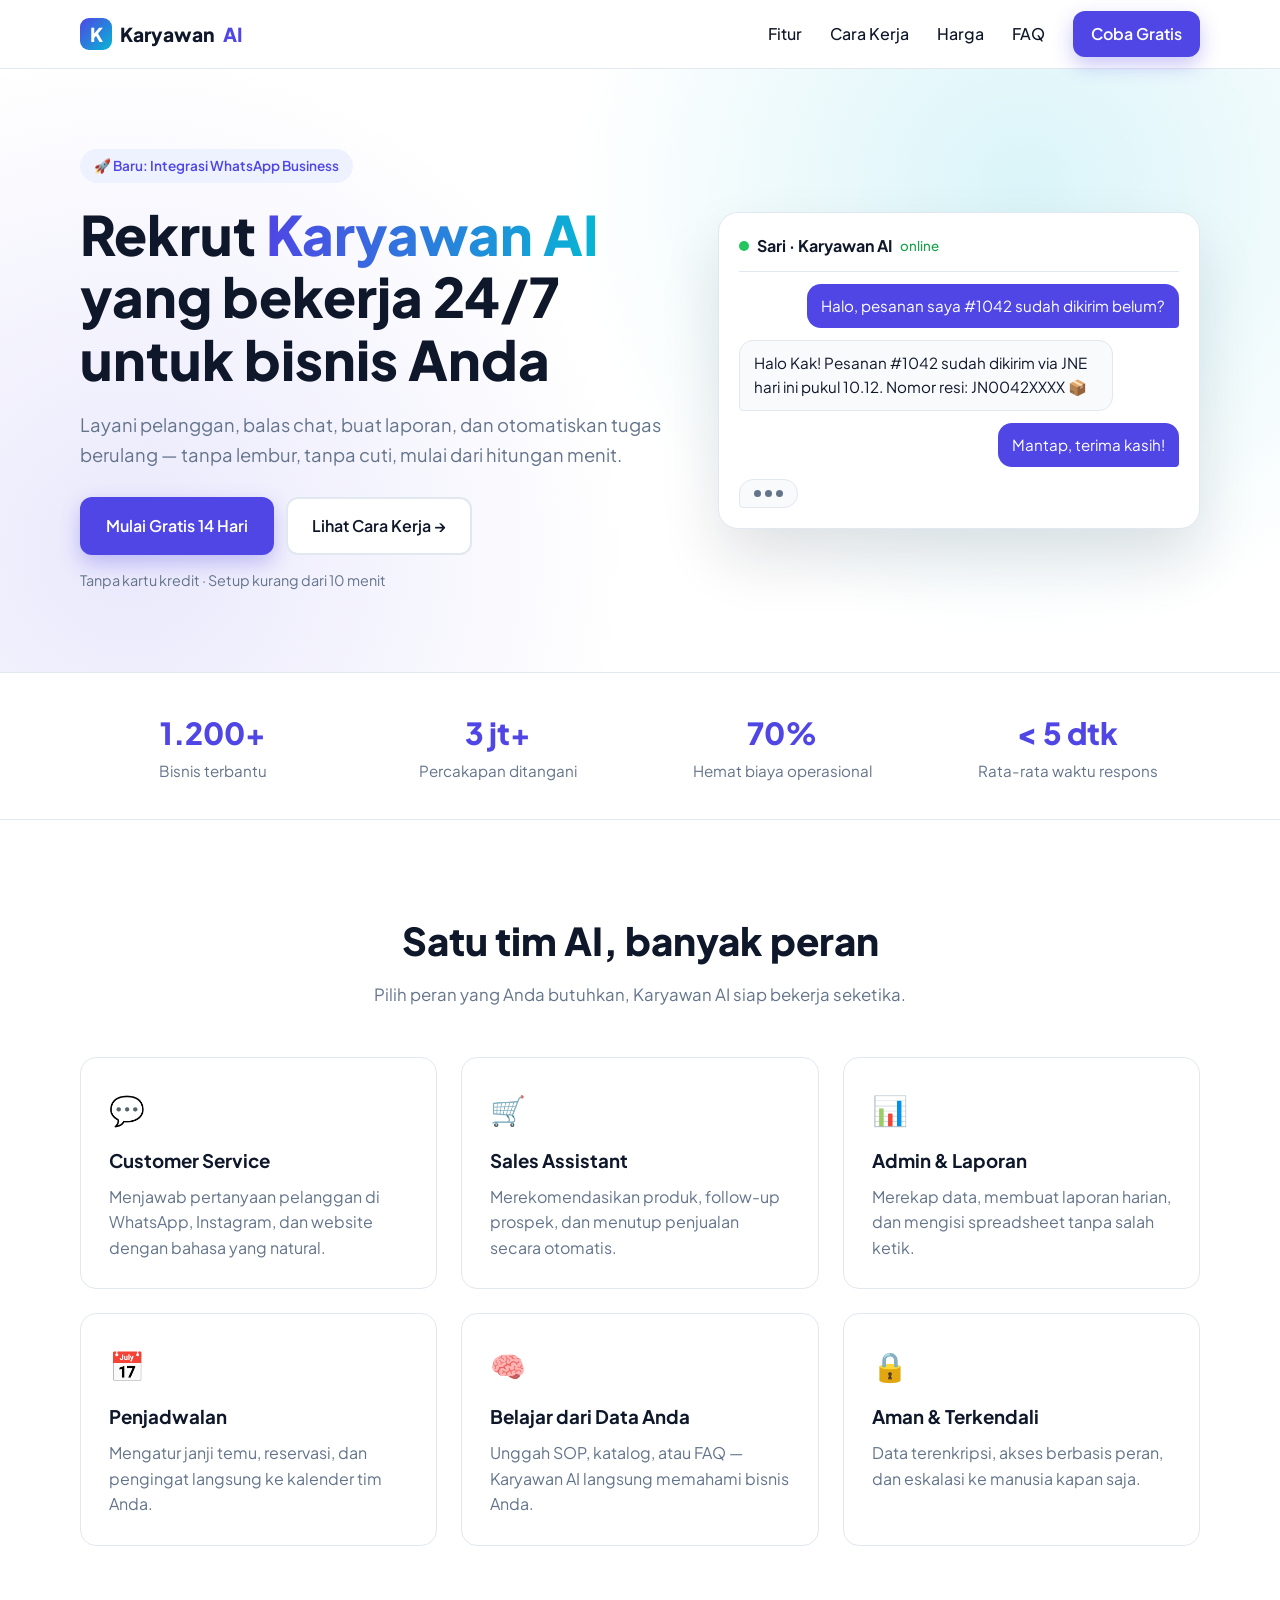
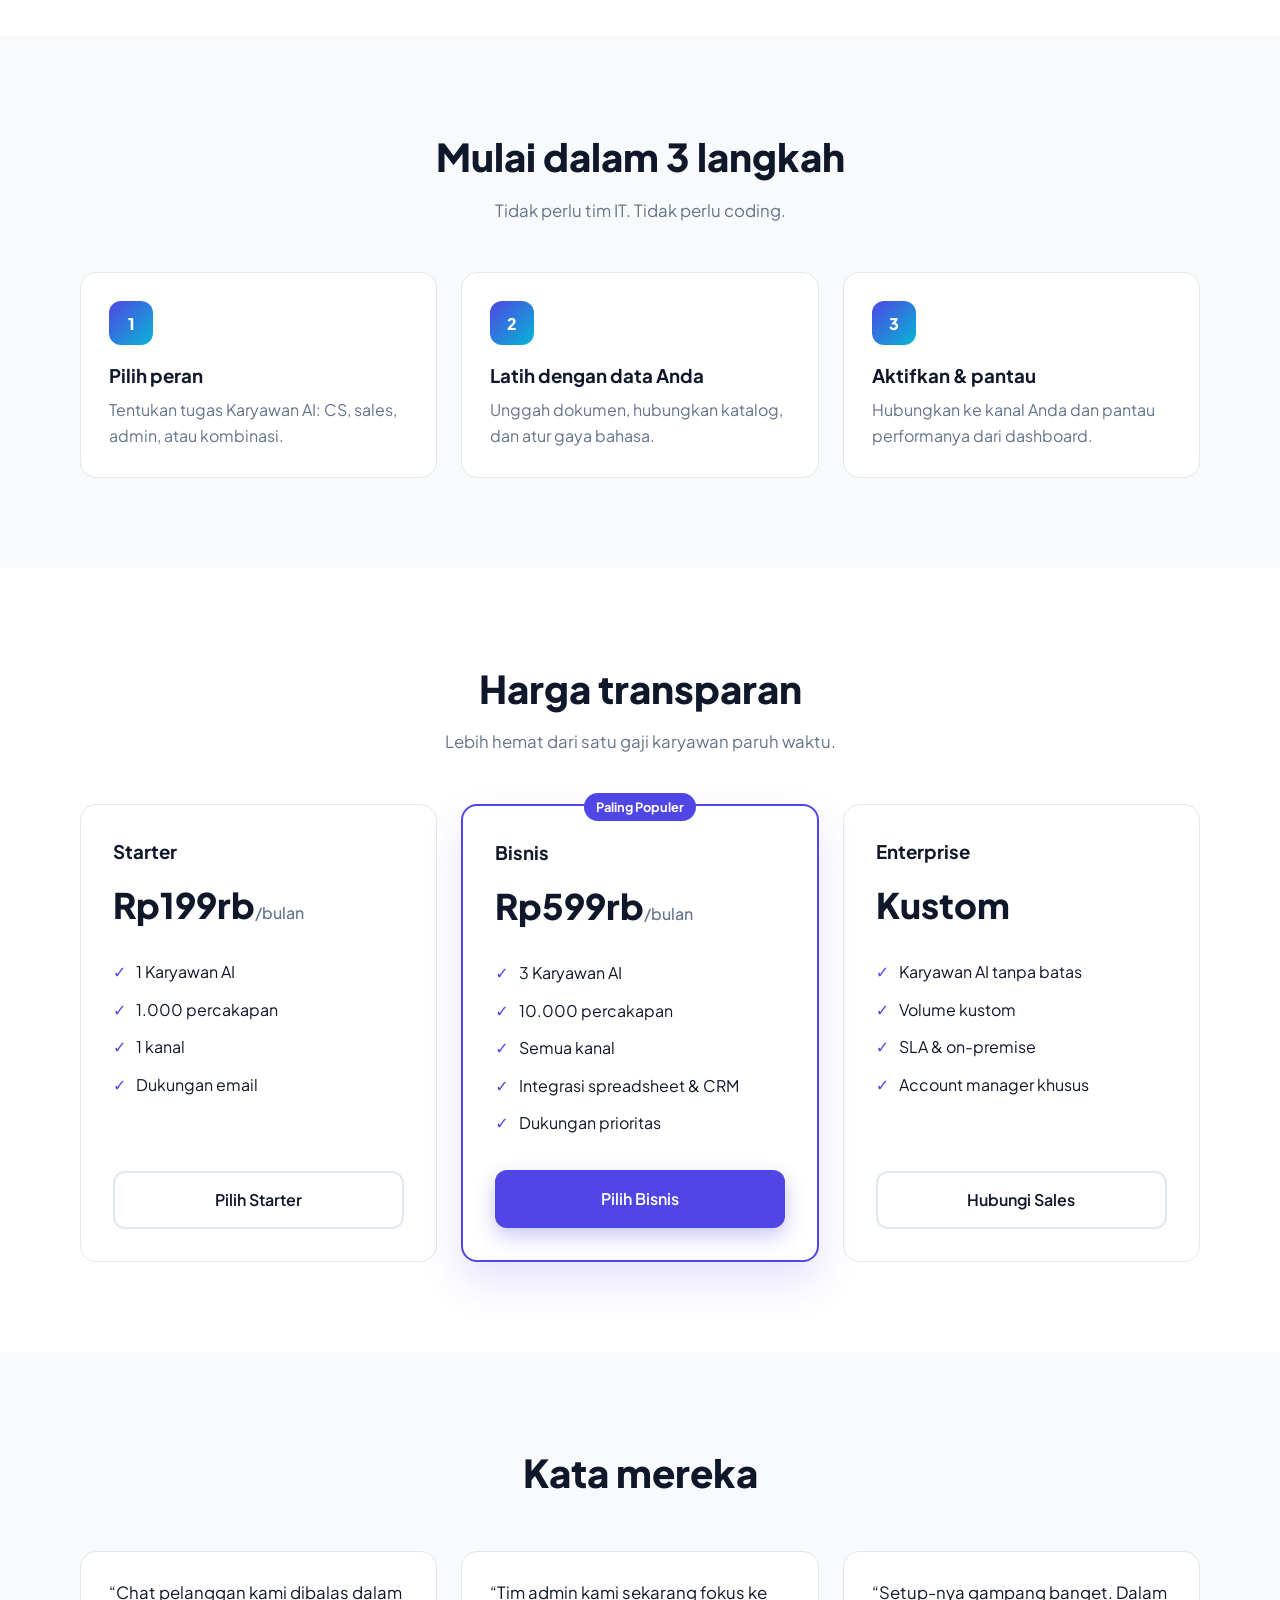
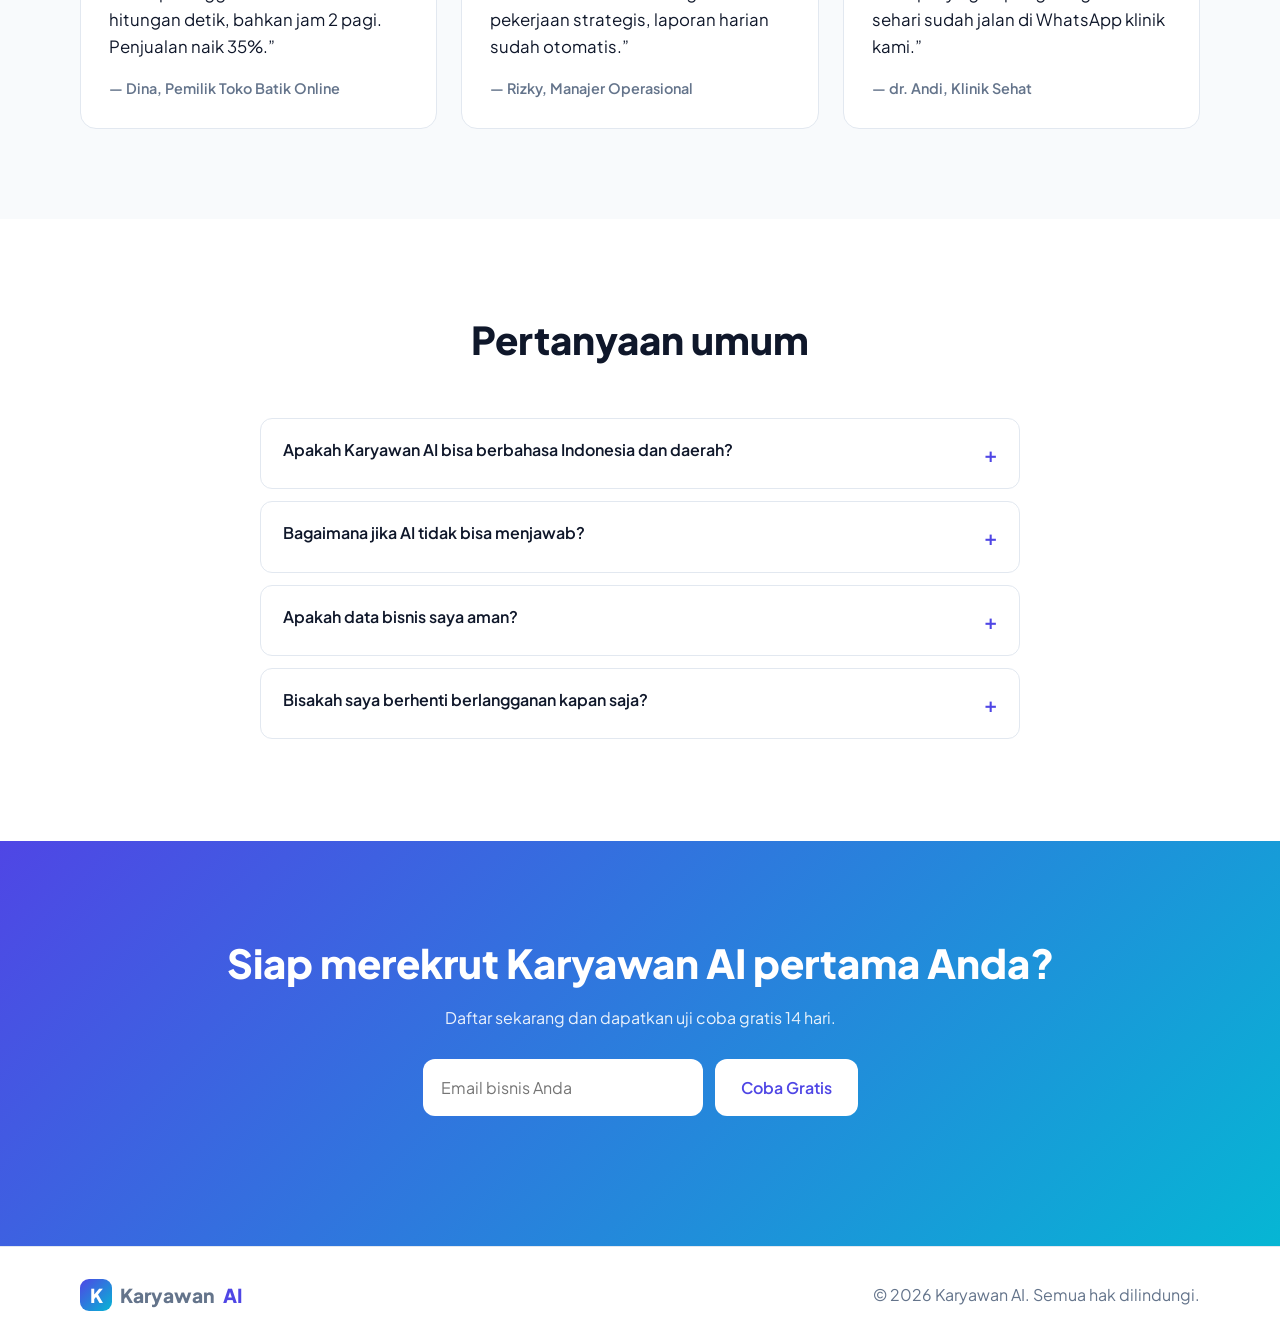
==== index.html @ 468c51c0 "Add Karyawan AI landing page Co-authored-by: Hoplite <288093033+usehoplite[bot]@users.noreply.github" ====
<!DOCTYPE html>
<html lang="id">
<head>
  <meta charset="UTF-8" />
  <meta name="viewport" content="width=device-width, initial-scale=1.0" />
  <title>Karyawan AI — Tim Digital yang Bekerja 24/7</title>
  <meta name="description" content="Karyawan AI membantu bisnis Anda melayani pelanggan, mengelola administrasi, dan menjalankan operasional 24 jam tanpa henti." />
  <link rel="preconnect" href="https://fonts.googleapis.com" />
  <link rel="preconnect" href="https://fonts.gstatic.com" crossorigin />
  <link href="https://fonts.googleapis.com/css2?family=Plus+Jakarta+Sans:wght@400;500;600;700;800&display=swap" rel="stylesheet" />
  <link rel="stylesheet" href="styles.css" />
</head>
<body>
  <header class="nav">
    <div class="container nav__inner">
      <a href="#" class="logo"><span class="logo__mark">K</span> Karyawan<span class="accent">AI</span></a>
      <nav class="nav__links" id="navLinks">
        <a href="#fitur">Fitur</a>
        <a href="#cara-kerja">Cara Kerja</a>
        <a href="#harga">Harga</a>
        <a href="#faq">FAQ</a>
        <a href="#kontak" class="btn btn--primary btn--sm">Coba Gratis</a>
      </nav>
      <button class="nav__toggle" id="navToggle" aria-label="Buka menu">☰</button>
    </div>
  </header>

  <main>
    <section class="hero">
      <div class="container hero__inner">
        <div class="hero__text">
          <span class="badge">🚀 Baru: Integrasi WhatsApp Business</span>
          <h1>Rekrut <span class="gradient">Karyawan AI</span> yang bekerja 24/7 untuk bisnis Anda</h1>
          <p class="lead">Layani pelanggan, balas chat, buat laporan, dan otomatiskan tugas berulang — tanpa lembur, tanpa cuti, mulai dari hitungan menit.</p>
          <div class="hero__cta">
            <a href="#kontak" class="btn btn--primary">Mulai Gratis 14 Hari</a>
            <a href="#cara-kerja" class="btn btn--ghost">Lihat Cara Kerja →</a>
          </div>
          <p class="hero__note">Tanpa kartu kredit · Setup kurang dari 10 menit</p>
        </div>
        <div class="hero__visual" aria-hidden="true">
          <div class="chat">
            <div class="chat__header"><span class="dot"></span> Sari · Karyawan AI <small>online</small></div>
            <div class="msg msg--user">Halo, pesanan saya #1042 sudah dikirim belum?</div>
            <div class="msg msg--ai">Halo Kak! Pesanan #1042 sudah dikirim via JNE hari ini pukul 10.12. Nomor resi: JN0042XXXX 📦</div>
            <div class="msg msg--user">Mantap, terima kasih!</div>
            <div class="msg msg--ai typing"><span></span><span></span><span></span></div>
          </div>
        </div>
      </div>
    </section>

    <section class="stats">
      <div class="container stats__grid">
        <div><strong>1.200+</strong><span>Bisnis terbantu</span></div>
        <div><strong>3 jt+</strong><span>Percakapan ditangani</span></div>
        <div><strong>70%</strong><span>Hemat biaya operasional</span></div>
        <div><strong>&lt; 5 dtk</strong><span>Rata-rata waktu respons</span></div>
      </div>
    </section>

    <section id="fitur" class="section">
      <div class="container">
        <div class="section__head">
          <h2>Satu tim AI, banyak peran</h2>
          <p>Pilih peran yang Anda butuhkan, Karyawan AI siap bekerja seketika.</p>
        </div>
        <div class="grid grid--3">
          <article class="card"><div class="card__icon">💬</div><h3>Customer Service</h3><p>Menjawab pertanyaan pelanggan di WhatsApp, Instagram, dan website dengan bahasa yang natural.</p></article>
          <article class="card"><div class="card__icon">🛒</div><h3>Sales Assistant</h3><p>Merekomendasikan produk, follow-up prospek, dan menutup penjualan secara otomatis.</p></article>
          <article class="card"><div class="card__icon">📊</div><h3>Admin &amp; Laporan</h3><p>Merekap data, membuat laporan harian, dan mengisi spreadsheet tanpa salah ketik.</p></article>
          <article class="card"><div class="card__icon">📅</div><h3>Penjadwalan</h3><p>Mengatur janji temu, reservasi, dan pengingat langsung ke kalender tim Anda.</p></article>
          <article class="card"><div class="card__icon">🧠</div><h3>Belajar dari Data Anda</h3><p>Unggah SOP, katalog, atau FAQ — Karyawan AI langsung memahami bisnis Anda.</p></article>
          <article class="card"><div class="card__icon">🔒</div><h3>Aman &amp; Terkendali</h3><p>Data terenkripsi, akses berbasis peran, dan eskalasi ke manusia kapan saja.</p></article>
        </div>
      </div>
    </section>

    <section id="cara-kerja" class="section section--alt">
      <div class="container">
        <div class="section__head">
          <h2>Mulai dalam 3 langkah</h2>
          <p>Tidak perlu tim IT. Tidak perlu coding.</p>
        </div>
        <ol class="steps">
          <li><span>1</span><h3>Pilih peran</h3><p>Tentukan tugas Karyawan AI: CS, sales, admin, atau kombinasi.</p></li>
          <li><span>2</span><h3>Latih dengan data Anda</h3><p>Unggah dokumen, hubungkan katalog, dan atur gaya bahasa.</p></li>
          <li><span>3</span><h3>Aktifkan &amp; pantau</h3><p>Hubungkan ke kanal Anda dan pantau performanya dari dashboard.</p></li>
        </ol>
      </div>
    </section>

    <section id="harga" class="section">
      <div class="container">
        <div class="section__head">
          <h2>Harga transparan</h2>
          <p>Lebih hemat dari satu gaji karyawan paruh waktu.</p>
        </div>
        <div class="grid grid--3 pricing">
          <article class="price">
            <h3>Starter</h3>
            <p class="price__amount">Rp199rb<small>/bulan</small></p>
            <ul><li>1 Karyawan AI</li><li>1.000 percakapan</li><li>1 kanal</li><li>Dukungan email</li></ul>
            <a href="#kontak" class="btn btn--ghost btn--block">Pilih Starter</a>
          </article>
          <article class="price price--featured">
            <span class="price__tag">Paling Populer</span>
            <h3>Bisnis</h3>
            <p class="price__amount">Rp599rb<small>/bulan</small></p>
            <ul><li>3 Karyawan AI</li><li>10.000 percakapan</li><li>Semua kanal</li><li>Integrasi spreadsheet &amp; CRM</li><li>Dukungan prioritas</li></ul>
            <a href="#kontak" class="btn btn--primary btn--block">Pilih Bisnis</a>
          </article>
          <article class="price">
            <h3>Enterprise</h3>
            <p class="price__amount">Kustom</p>
            <ul><li>Karyawan AI tanpa batas</li><li>Volume kustom</li><li>SLA &amp; on-premise</li><li>Account manager khusus</li></ul>
            <a href="#kontak" class="btn btn--ghost btn--block">Hubungi Sales</a>
          </article>
        </div>
      </div>
    </section>

    <section class="section section--alt">
      <div class="container">
        <div class="section__head"><h2>Kata mereka</h2></div>
        <div class="grid grid--3">
          <blockquote class="quote">“Chat pelanggan kami dibalas dalam hitungan detik, bahkan jam 2 pagi. Penjualan naik 35%.”<cite>— Dina, Pemilik Toko Batik Online</cite></blockquote>
          <blockquote class="quote">“Tim admin kami sekarang fokus ke pekerjaan strategis, laporan harian sudah otomatis.”<cite>— Rizky, Manajer Operasional</cite></blockquote>
          <blockquote class="quote">“Setup-nya gampang banget. Dalam sehari sudah jalan di WhatsApp klinik kami.”<cite>— dr. Andi, Klinik Sehat</cite></blockquote>
        </div>
      </div>
    </section>

    <section id="faq" class="section">
      <div class="container container--narrow">
        <div class="section__head"><h2>Pertanyaan umum</h2></div>
        <details class="faq"><summary>Apakah Karyawan AI bisa berbahasa Indonesia dan daerah?</summary><p>Ya. Karyawan AI fasih berbahasa Indonesia, Inggris, dan dapat memahami bahasa santai maupun beberapa bahasa daerah.</p></details>
        <details class="faq"><summary>Bagaimana jika AI tidak bisa menjawab?</summary><p>Percakapan otomatis dieskalasi ke anggota tim Anda beserta ringkasannya.</p></details>
        <details class="faq"><summary>Apakah data bisnis saya aman?</summary><p>Data dienkripsi saat transit dan saat disimpan, serta tidak digunakan untuk melatih model publik.</p></details>
        <details class="faq"><summary>Bisakah saya berhenti berlangganan kapan saja?</summary><p>Tentu. Tidak ada kontrak jangka panjang; Anda bisa berhenti kapan saja dari dashboard.</p></details>
      </div>
    </section>

    <section id="kontak" class="cta">
      <div class="container cta__inner">
        <h2>Siap merekrut Karyawan AI pertama Anda?</h2>
        <p>Daftar sekarang dan dapatkan uji coba gratis 14 hari.</p>
        <form class="cta__form" id="signupForm">
          <input type="email" name="email" placeholder="Email bisnis Anda" required aria-label="Email" />
          <button type="submit" class="btn btn--light">Coba Gratis</button>
        </form>
        <p class="cta__msg" id="formMsg" role="status"></p>
      </div>
    </section>
  </main>

  <footer class="footer">
    <div class="container footer__inner">
      <a href="#" class="logo"><span class="logo__mark">K</span> Karyawan<span class="accent">AI</span></a>
      <p>© <span id="year"></span> Karyawan AI. Semua hak dilindungi.</p>
    </div>
  </footer>

  <script src="script.js"></script>
</body>
</html>
---- styles.css ----
:root {
  --primary: #4f46e5;
  --primary-2: #06b6d4;
  --text: #0f172a;
  --muted: #64748b;
  --bg: #ffffff;
  --bg-alt: #f8fafc;
  --border: #e2e8f0;
  --radius: 16px;
}

* { box-sizing: border-box; margin: 0; padding: 0; }
html { scroll-behavior: smooth; }
body { font-family: "Plus Jakarta Sans", system-ui, sans-serif; color: var(--text); background: var(--bg); line-height: 1.6; }
a { color: inherit; text-decoration: none; }

.container { width: min(1120px, 92%); margin: 0 auto; }
.container--narrow { width: min(760px, 92%); }
.accent { color: var(--primary); }
.gradient { background: linear-gradient(90deg, var(--primary), var(--primary-2)); -webkit-background-clip: text; background-clip: text; color: transparent; }

/* Buttons */
.btn { display: inline-block; padding: 14px 24px; border-radius: 12px; font-weight: 600; border: 2px solid transparent; cursor: pointer; transition: transform .15s, box-shadow .15s, background .15s; font: inherit; font-weight: 600; text-align: center; }
.btn:hover { transform: translateY(-2px); }
.btn--primary { background: var(--primary); color: #fff; box-shadow: 0 8px 20px rgba(79, 70, 229, .3); }
.btn--ghost { border-color: var(--border); background: #fff; }
.btn--light { background: #fff; color: var(--primary); }
.btn--sm { padding: 8px 16px; }
.btn--block { display: block; width: 100%; }

/* Nav */
.nav { position: sticky; top: 0; z-index: 10; background: rgba(255,255,255,.85); backdrop-filter: blur(10px); border-bottom: 1px solid var(--border); }
.nav__inner { display: flex; align-items: center; justify-content: space-between; height: 68px; }
.logo { display: flex; align-items: center; gap: 8px; font-weight: 800; font-size: 1.2rem; }
.logo__mark { display: grid; place-items: center; width: 32px; height: 32px; border-radius: 9px; color: #fff; background: linear-gradient(135deg, var(--primary), var(--primary-2)); }
.nav__links { display: flex; align-items: center; gap: 28px; font-weight: 500; }
.nav__links a:not(.btn):hover { color: var(--primary); }
.nav__toggle { display: none; background: none; border: 0; font-size: 1.5rem; cursor: pointer; }

/* Hero */
.hero { padding: 80px 0; background: radial-gradient(circle at 80% 20%, rgba(6,182,212,.15), transparent 40%), radial-gradient(circle at 10% 80%, rgba(79,70,229,.12), transparent 40%); }
.hero__inner { display: grid; grid-template-columns: 1.1fr .9fr; gap: 48px; align-items: center; }
.badge { display: inline-block; padding: 6px 14px; border-radius: 999px; background: #eef2ff; color: var(--primary); font-weight: 600; font-size: .85rem; margin-bottom: 20px; }
h1 { font-size: clamp(2.2rem, 5vw, 3.4rem); line-height: 1.15; font-weight: 800; margin-bottom: 20px; }
.lead { font-size: 1.15rem; color: var(--muted); margin-bottom: 28px; }
.hero__cta { display: flex; gap: 12px; flex-wrap: wrap; }
.hero__note { margin-top: 14px; font-size: .9rem; color: var(--muted); }

.chat { background: #fff; border: 1px solid var(--border); border-radius: 20px; padding: 20px; box-shadow: 0 30px 60px rgba(15,23,42,.12); display: flex; flex-direction: column; gap: 12px; }
.chat__header { display: flex; align-items: center; gap: 8px; font-weight: 700; padding-bottom: 12px; border-bottom: 1px solid var(--border); }
.chat__header small { color: #16a34a; font-weight: 500; }
.dot { width: 10px; height: 10px; border-radius: 50%; background: #22c55e; }
.msg { max-width: 85%; padding: 10px 14px; border-radius: 14px; font-size: .95rem; }
.msg--user { align-self: flex-end; background: var(--primary); color: #fff; border-bottom-right-radius: 4px; }
.msg--ai { align-self: flex-start; background: var(--bg-alt); border: 1px solid var(--border); border-bottom-left-radius: 4px; }
.typing { display: flex; gap: 4px; }
.typing span { width: 7px; height: 7px; border-radius: 50%; background: var(--muted); animation: blink 1.2s infinite; }
.typing span:nth-child(2) { animation-delay: .2s; }
.typing span:nth-child(3) { animation-delay: .4s; }
@keyframes blink { 0%, 80%, 100% { opacity: .3; } 40% { opacity: 1; } }

/* Stats */
.stats { border-block: 1px solid var(--border); padding: 36px 0; }
.stats__grid { display: grid; grid-template-columns: repeat(4, 1fr); text-align: center; gap: 20px; }
.stats strong { display: block; font-size: 1.9rem; font-weight: 800; color: var(--primary); }
.stats span { color: var(--muted); font-size: .95rem; }

/* Sections */
.section { padding: 90px 0; }
.section--alt { background: var(--bg-alt); }
.section__head { text-align: center; max-width: 620px; margin: 0 auto 48px; }
.section__head h2 { font-size: clamp(1.8rem, 3.5vw, 2.4rem); font-weight: 800; margin-bottom: 10px; }
.section__head p { color: var(--muted); font-size: 1.05rem; }

.grid { display: grid; gap: 24px; }
.grid--3 { grid-template-columns: repeat(3, 1fr); }

.card { padding: 28px; border: 1px solid var(--border); border-radius: var(--radius); background: #fff; transition: transform .2s, box-shadow .2s; }
.card:hover { transform: translateY(-4px); box-shadow: 0 16px 30px rgba(15,23,42,.08); }
.card__icon { font-size: 1.8rem; margin-bottom: 14px; }
.card h3 { margin-bottom: 8px; }
.card p { color: var(--muted); }

.steps { list-style: none; display: grid; grid-template-columns: repeat(3, 1fr); gap: 24px; }
.steps li { background: #fff; padding: 28px; border-radius: var(--radius); border: 1px solid var(--border); }
.steps span { display: grid; place-items: center; width: 44px; height: 44px; border-radius: 12px; background: linear-gradient(135deg, var(--primary), var(--primary-2)); color: #fff; font-weight: 800; margin-bottom: 16px; }
.steps h3 { margin-bottom: 6px; }
.steps p { color: var(--muted); }

/* Pricing */
.pricing { align-items: stretch; }
.price { position: relative; padding: 32px; border: 1px solid var(--border); border-radius: var(--radius); display: flex; flex-direction: column; }
.price--featured { border: 2px solid var(--primary); box-shadow: 0 20px 40px rgba(79,70,229,.15); }
.price__tag { position: absolute; top: -13px; left: 50%; transform: translateX(-50%); background: var(--primary); color: #fff; font-size: .8rem; font-weight: 700; padding: 4px 12px; border-radius: 999px; }
.price__amount { font-size: 2.2rem; font-weight: 800; margin: 10px 0 20px; }
.price__amount small { font-size: 1rem; color: var(--muted); font-weight: 500; }
.price ul { list-style: none; margin-bottom: 28px; flex: 1; }
.price li { padding: 6px 0; }
.price li::before { content: "✓"; color: var(--primary); font-weight: 800; margin-right: 10px; }

/* Testimonials */
.quote { padding: 28px; background: #fff; border-radius: var(--radius); border: 1px solid var(--border); font-size: 1.05rem; }
.quote cite { display: block; margin-top: 16px; font-style: normal; font-weight: 600; color: var(--muted); font-size: .9rem; }

/* FAQ */
.faq { border: 1px solid var(--border); border-radius: 12px; padding: 18px 22px; margin-bottom: 12px; }
.faq summary { font-weight: 600; cursor: pointer; list-style: none; display: flex; justify-content: space-between; }
.faq summary::after { content: "+"; font-size: 1.3rem; color: var(--primary); }
.faq[open] summary::after { content: "–"; }
.faq p { margin-top: 12px; color: var(--muted); }

/* CTA */
.cta { padding: 90px 0; background: linear-gradient(135deg, var(--primary), var(--primary-2)); color: #fff; text-align: center; }
.cta h2 { font-size: clamp(1.8rem, 3.5vw, 2.5rem); font-weight: 800; margin-bottom: 10px; }
.cta p { opacity: .9; }
.cta__form { display: flex; gap: 12px; justify-content: center; margin-top: 28px; flex-wrap: wrap; }
.cta__form input { padding: 14px 18px; border-radius: 12px; border: 0; min-width: 280px; font: inherit; }
.cta__msg { margin-top: 14px; min-height: 1.6em; font-weight: 600; }

/* Footer */
.footer { padding: 32px 0; border-top: 1px solid var(--border); }
.footer__inner { display: flex; justify-content: space-between; align-items: center; color: var(--muted); flex-wrap: wrap; gap: 12px; }

/* Responsive */
@media (max-width: 900px) {
  .hero__inner, .grid--3, .steps { grid-template-columns: 1fr; }
  .stats__grid { grid-template-columns: repeat(2, 1fr); }
  .nav__toggle { display: block; }
  .nav__links { display: none; position: absolute; top: 68px; left: 0; right: 0; flex-direction: column; background: #fff; padding: 20px; border-bottom: 1px solid var(--border); }
  .nav__links.open { display: flex; }
  .hero { padding: 48px 0; }
}
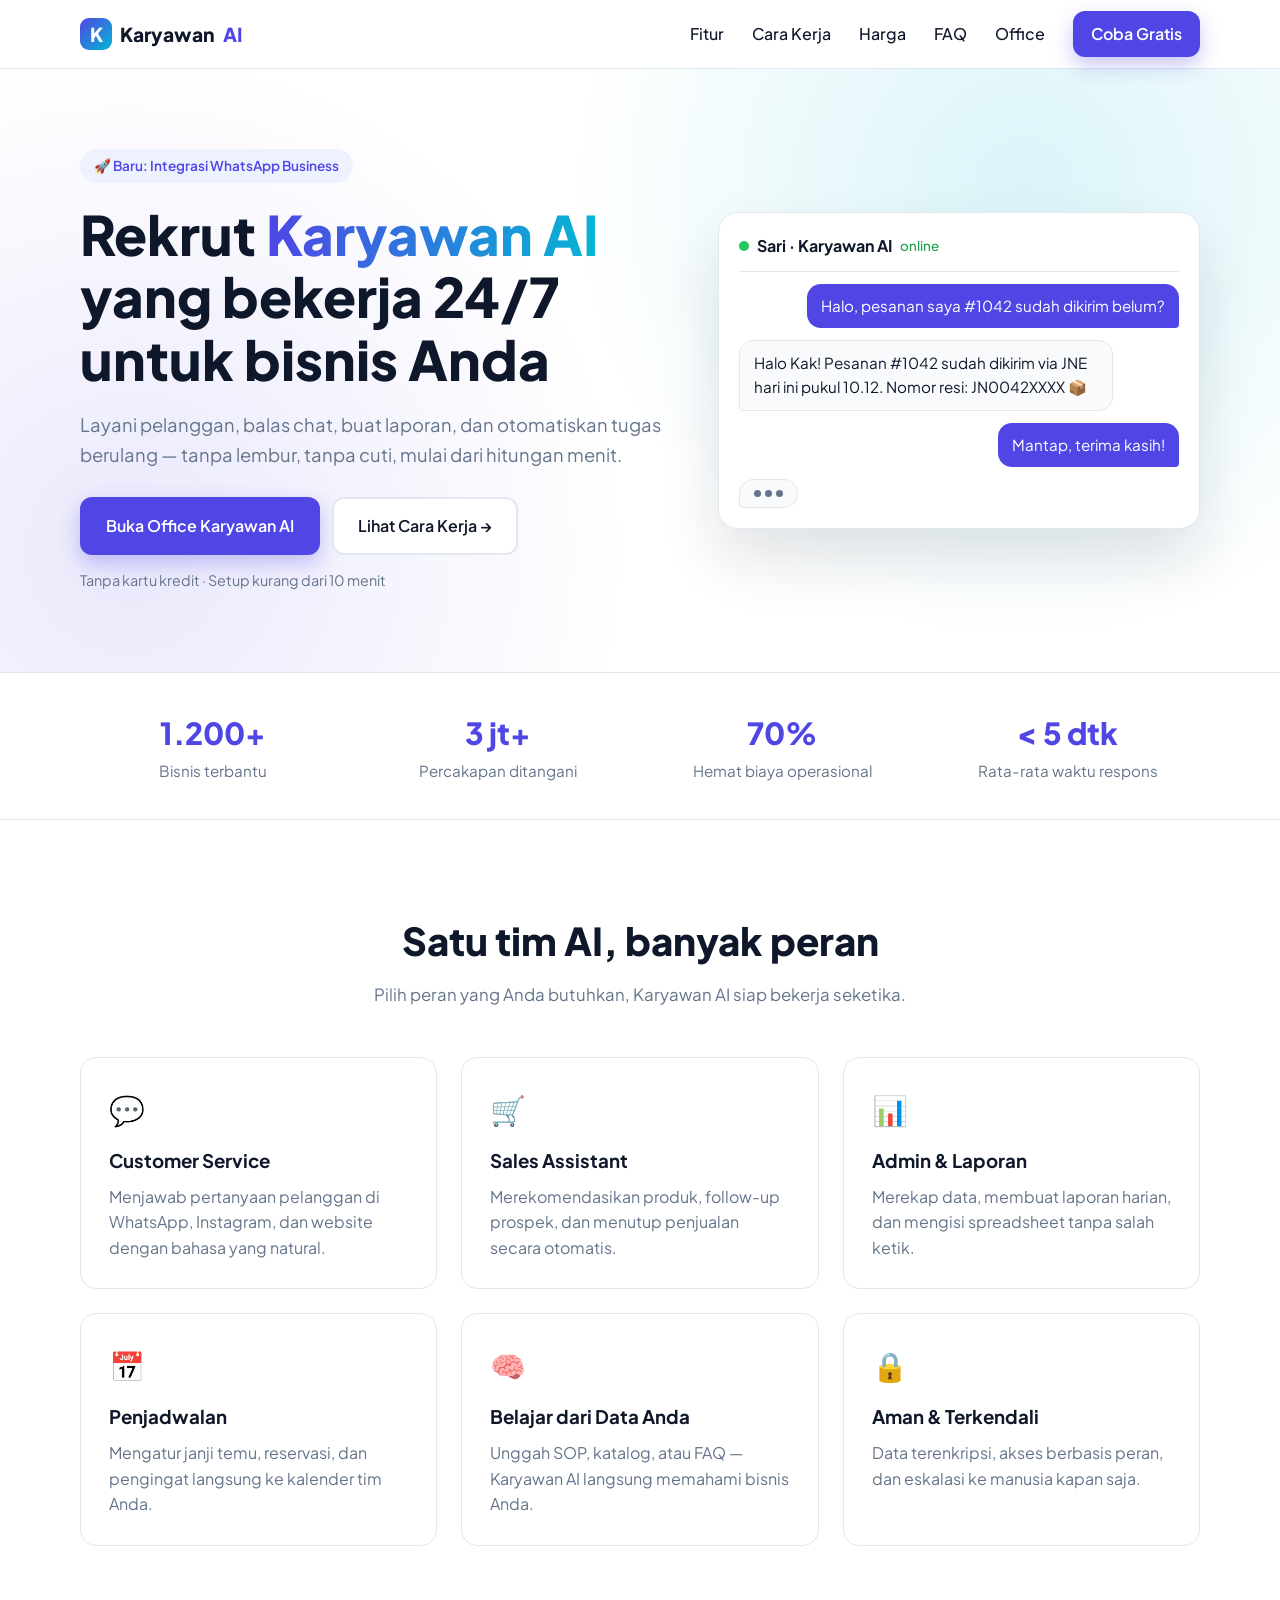
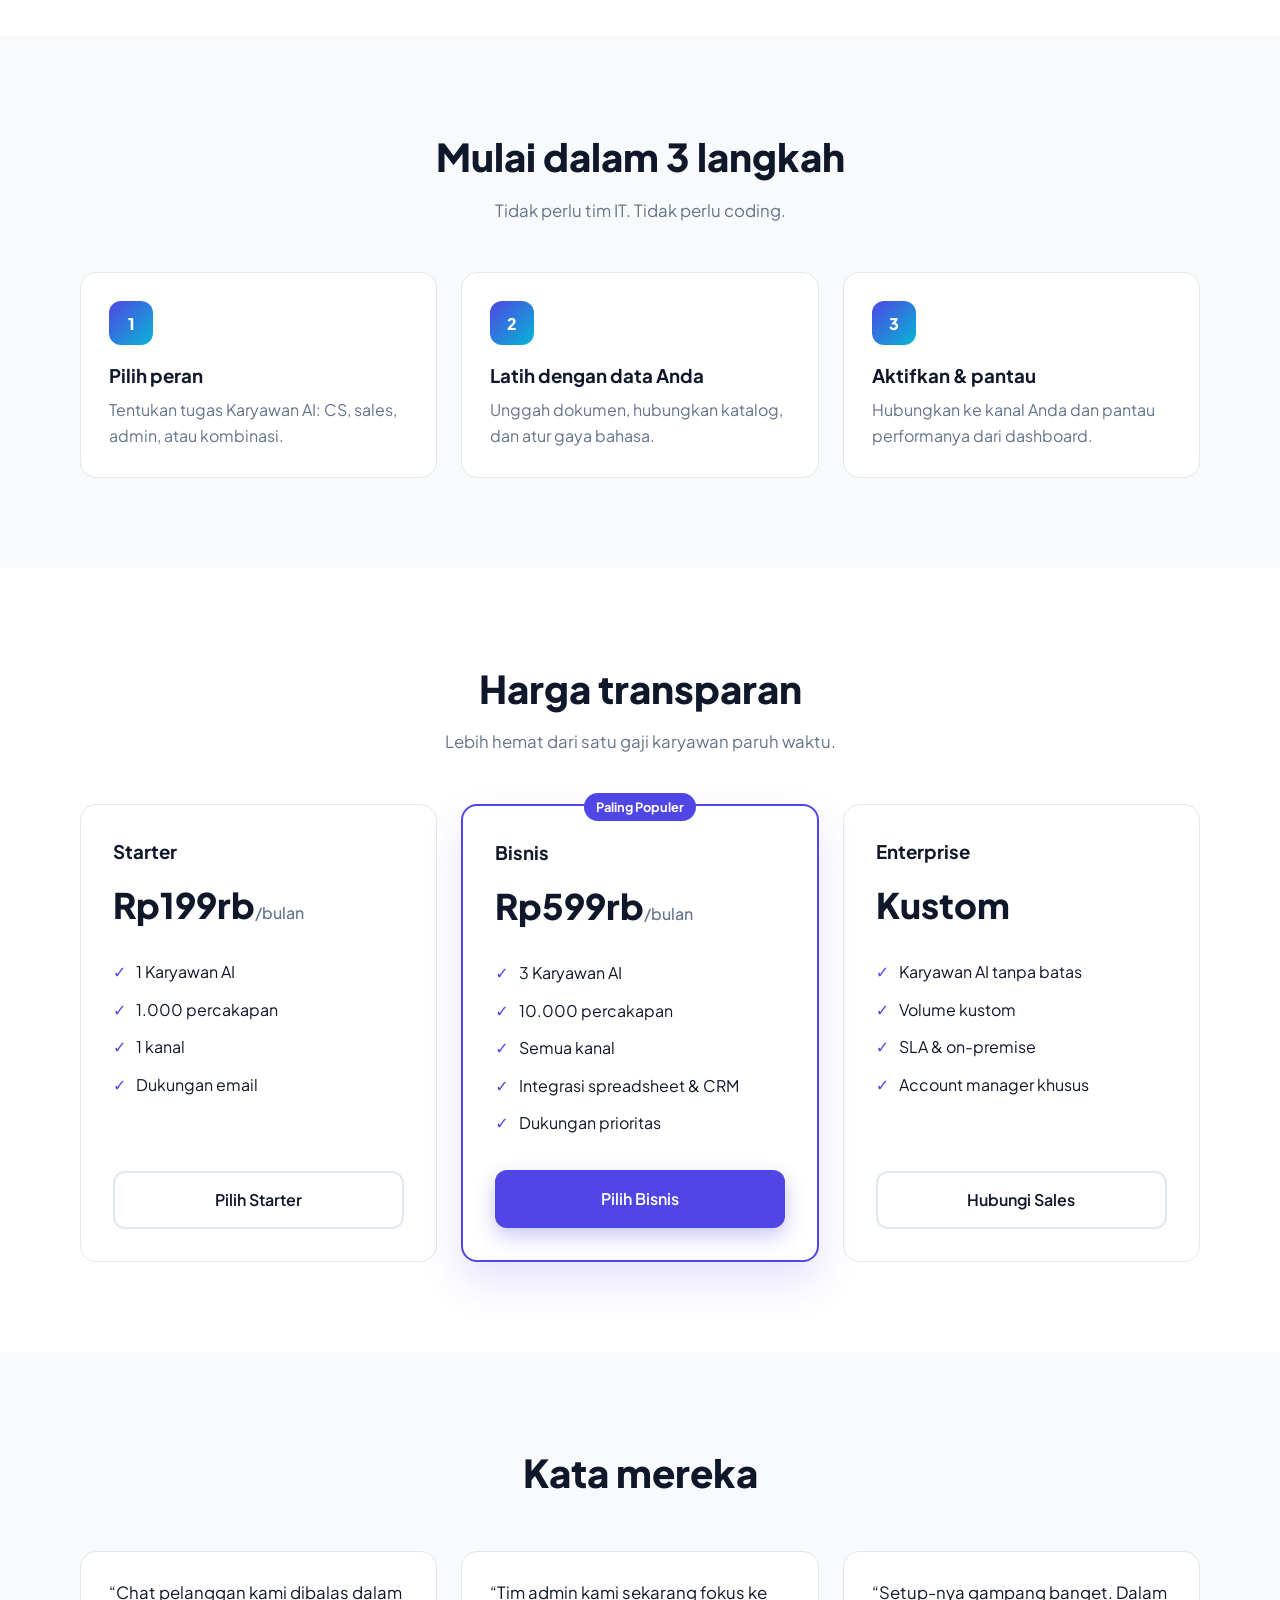
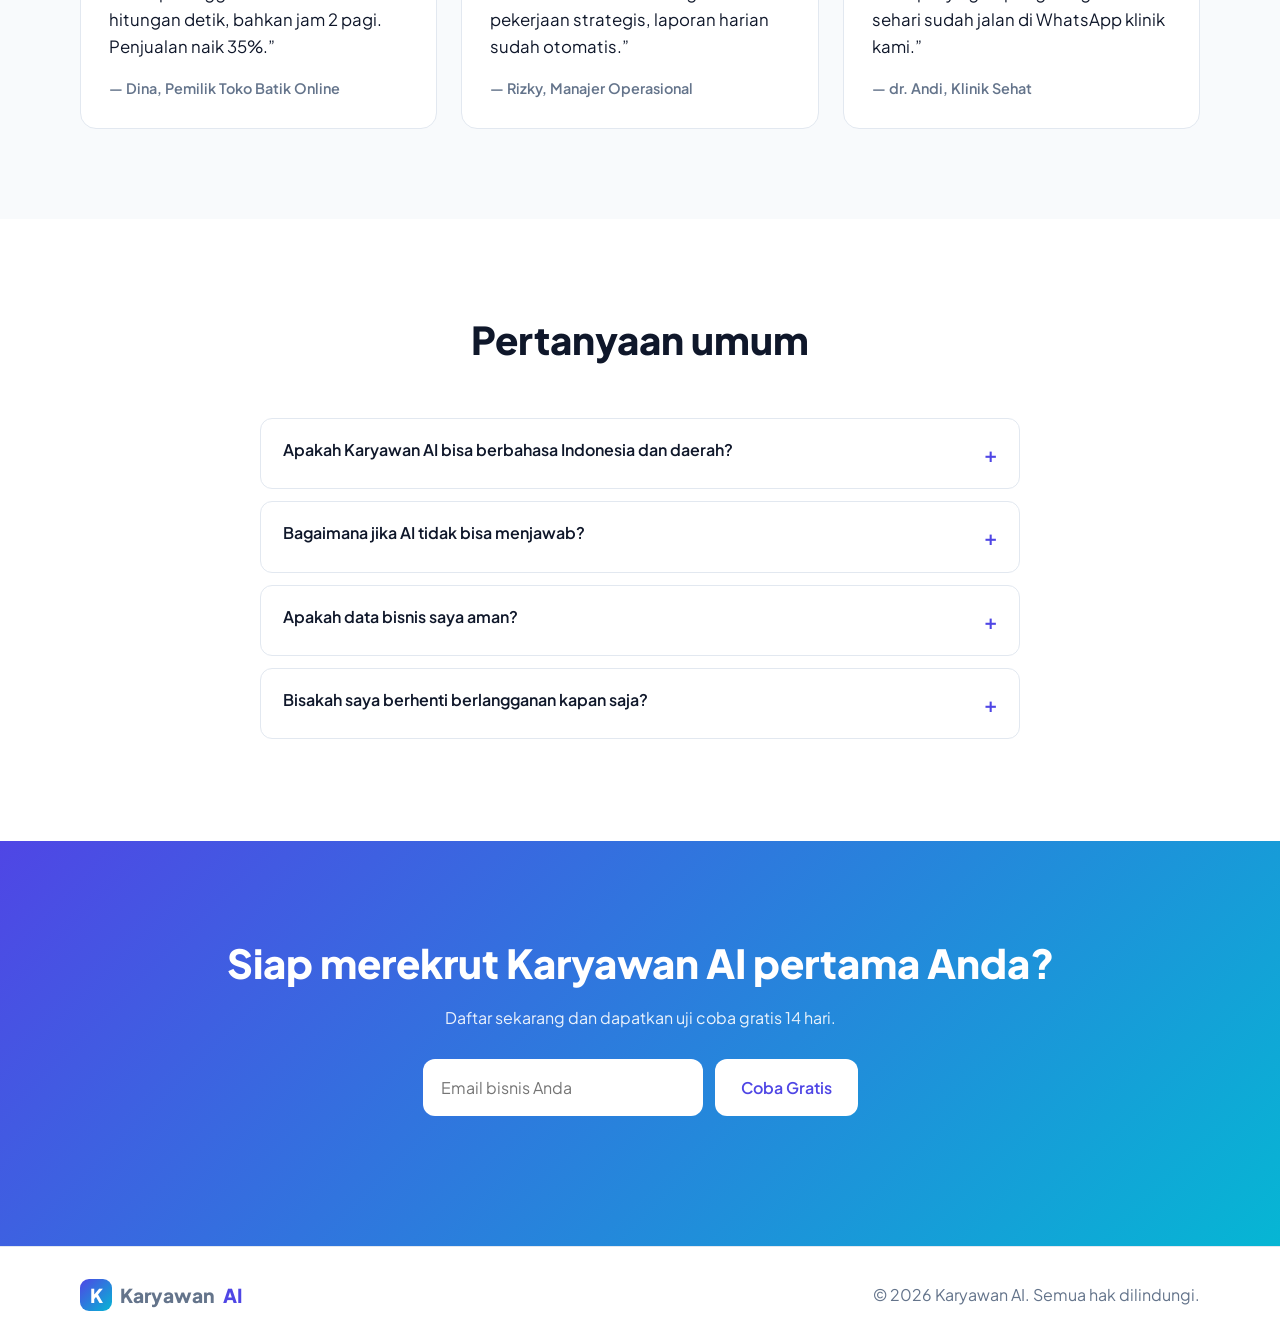
==== commit 3df78451: "Add Karyawan AI Office with head manager chat flow Co-authored-by: Hoplite <288093033+usehoplite[bot" ====
--- a/index.html
+++ b/index.html
@@ -19,6 +19,7 @@
         <a href="#cara-kerja">Cara Kerja</a>
         <a href="#harga">Harga</a>
         <a href="#faq">FAQ</a>
+        <a href="office.html">Office</a>
         <a href="#kontak" class="btn btn--primary btn--sm">Coba Gratis</a>
       </nav>
       <button class="nav__toggle" id="navToggle" aria-label="Buka menu">☰</button>
@@ -33,7 +34,7 @@
           <h1>Rekrut <span class="gradient">Karyawan AI</span> yang bekerja 24/7 untuk bisnis Anda</h1>
           <p class="lead">Layani pelanggan, balas chat, buat laporan, dan otomatiskan tugas berulang — tanpa lembur, tanpa cuti, mulai dari hitungan menit.</p>
           <div class="hero__cta">
-            <a href="#kontak" class="btn btn--primary">Mulai Gratis 14 Hari</a>
+            <a href="office.html" class="btn btn--primary">Buka Office Karyawan AI</a>
             <a href="#cara-kerja" class="btn btn--ghost">Lihat Cara Kerja →</a>
           </div>
           <p class="hero__note">Tanpa kartu kredit · Setup kurang dari 10 menit</p>
